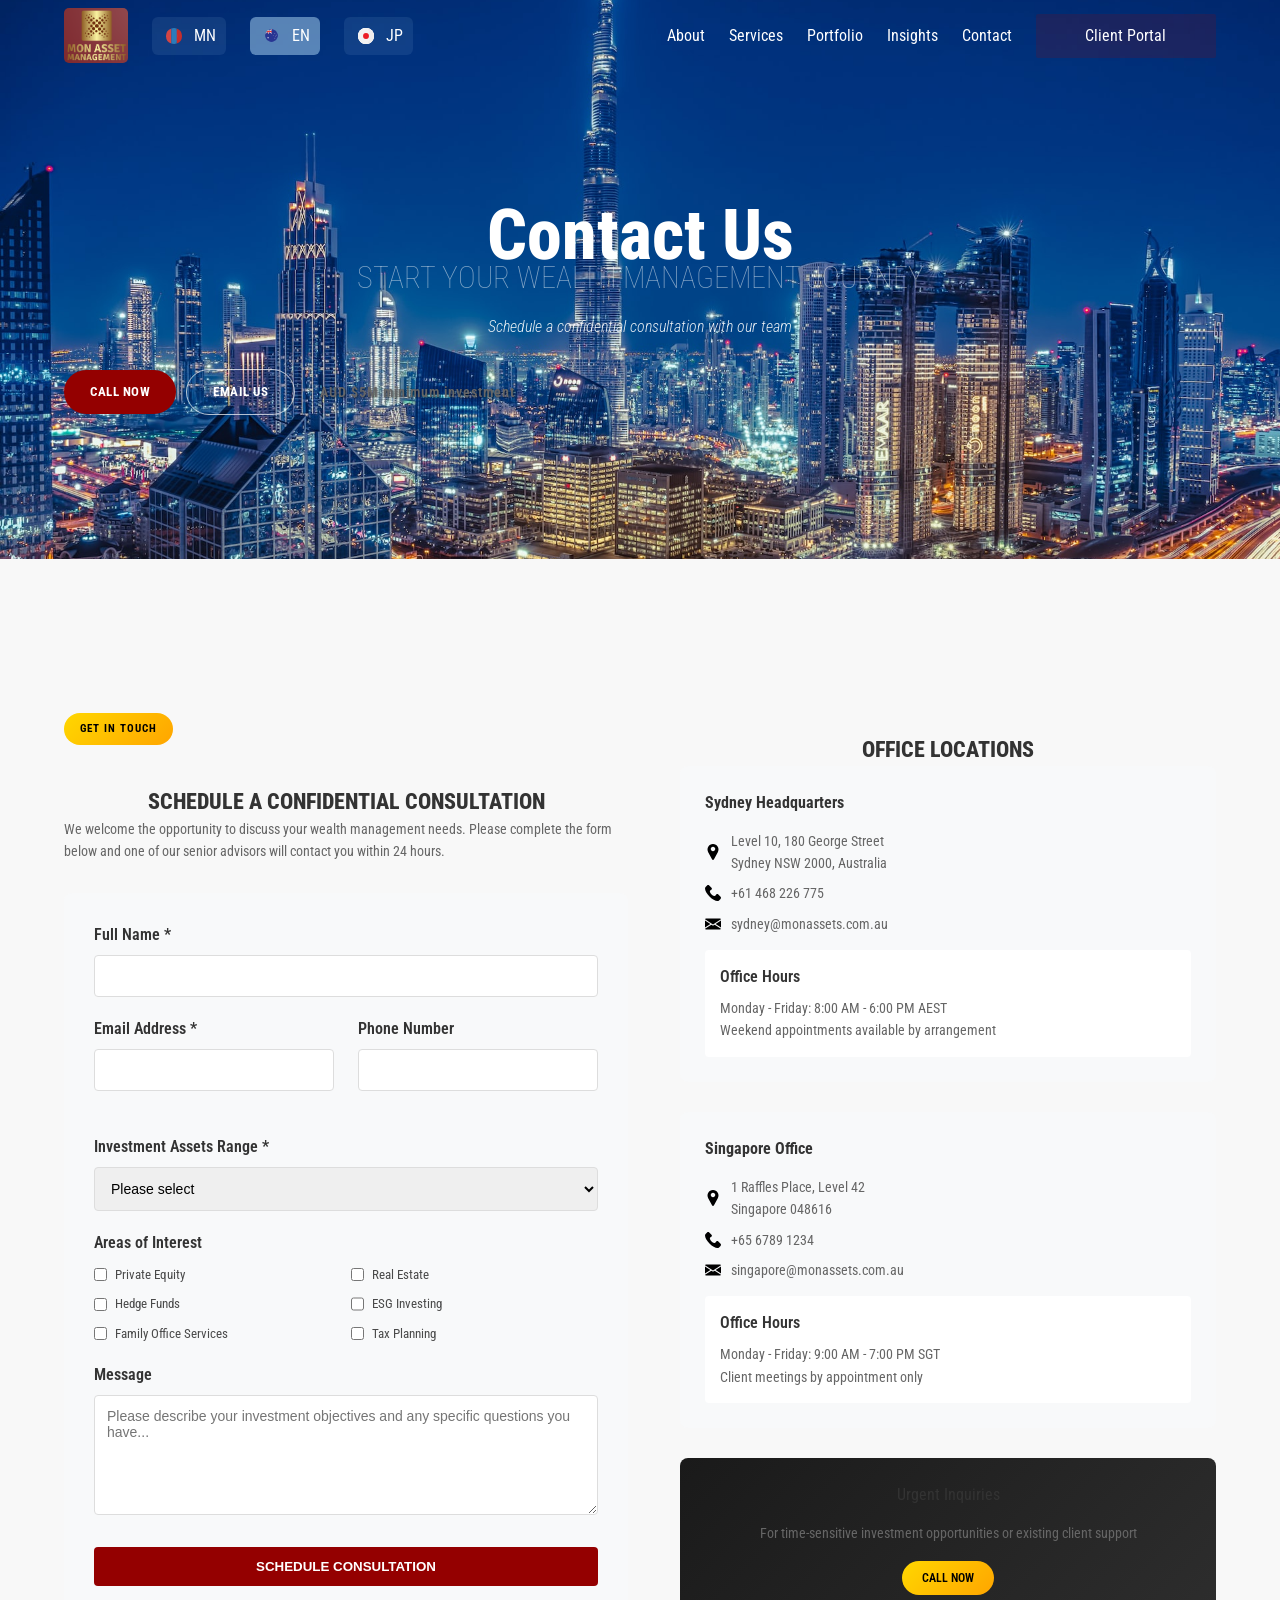
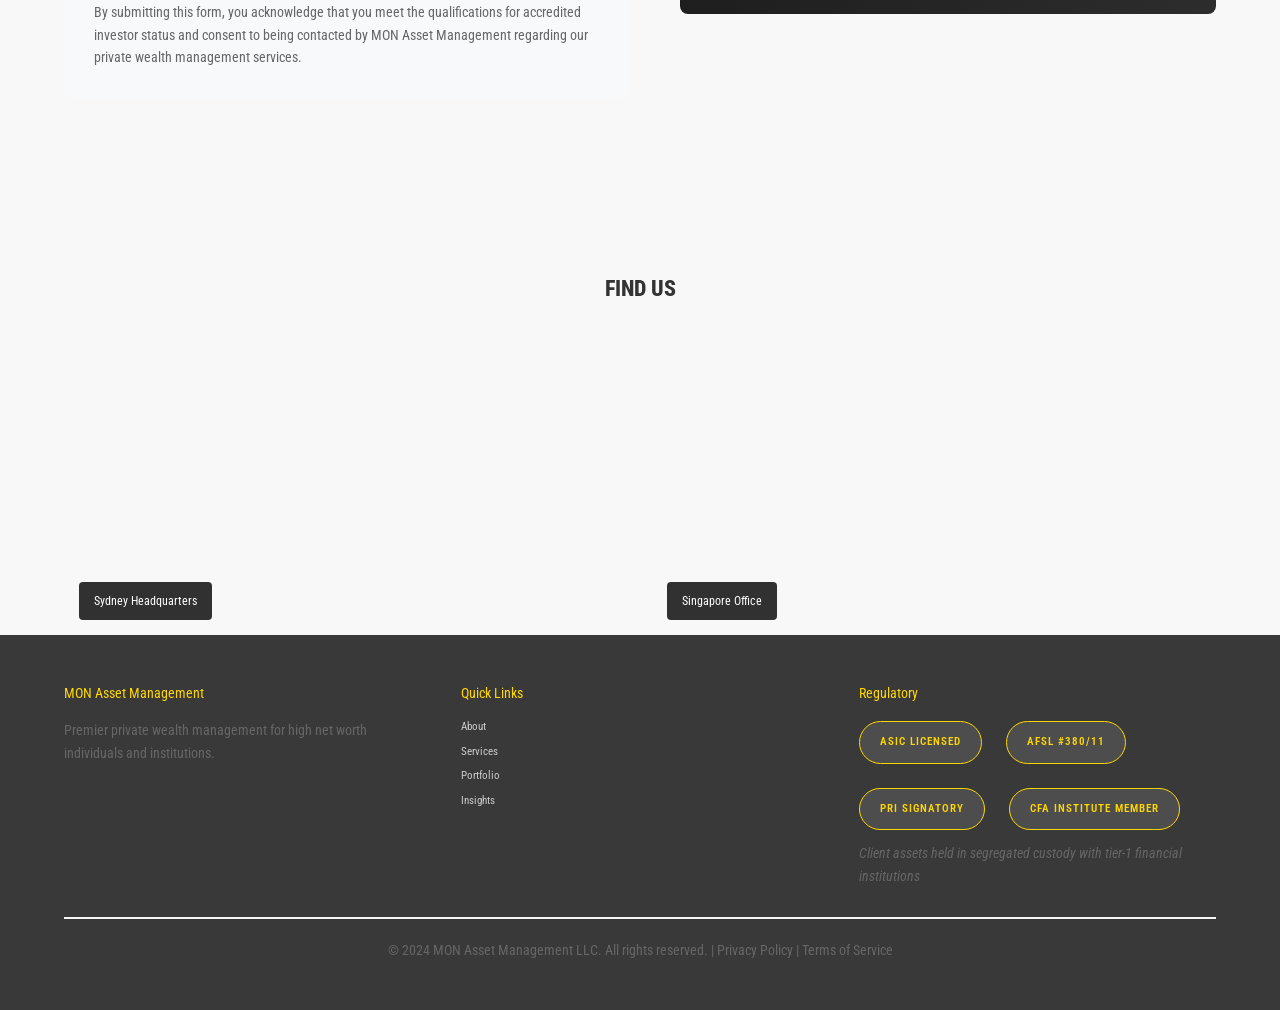
==== contact.html @ d79dbc51 "update" ====
<!DOCTYPE html>
<html class="no-js" lang="">
  <head>
    <meta charset="utf-8" />
    <title>Contact - MON Private Wealth Management</title>
    <meta name="description" content="Contact MON Asset Management for private wealth management services. Schedule a consultation with our team." />
    <meta name="viewport" content="width=device-width, initial-scale=1" />

    <link rel="manifest" href="site.webmanifest" />
    <link rel="apple-touch-icon" href="icon.png" />
    <link rel="stylesheet" href="css/main.css" />
    <link rel="stylesheet" href="css/bulma.css"/>
    <link href="https://fonts.googleapis.com/css2?family=Roboto+Condensed:ital,wght@0,300;0,400;0,700;1,300;1,400;1,700&display=swap" rel="stylesheet">
    <meta name="theme-color" content="#fafafa" />
  </head>

  <body>
    <!-- Header -->
    <section class="hero is-medium">
      <div class="ubam-header">
          <!-- Hero head: will stick at the top -->
          <div class="hero-head">
          <nav class="navbar">
            <div class="container">
              <div class="navbar-brand">
                <a class="navbar-item" href="index.html">
                  <img class="header-logo" src="img/ubam-logo.png" alt="Logo" />
                </a>
                <span class="navbar-burger burger" data-target="navbarMenuHeroA">
                  <span></span>
                  <span></span>
                  <span></span>
                </span>
              </div>
              <div id="navbarMenuHeroA" class="navbar-menu">
                <div class="navbar-start">
                  <span class="navbar-item">
                    <a class="lng-btn" href="mn.html">
                      <span class="icon">
                        <img src="img/mongolia.svg" alt="" />
                      </span>
                      <span>MN</span>
                    </a>
                  </span>
                  <span class="navbar-item">
                    <a class="lng-btn lng-btn-is-active" href="index.html">
                      <span class="icon">
                        <img src="img/icons8-australia-48.png" alt="" width="15"/>
                      </span>
                      <span>EN</span>
                    </a>
                  </span>
                  <span class="navbar-item">
                    <a class="lng-btn" href="jp.html">
                      <span class="icon">
                        <img src="img/japan.svg" alt="" />
                      </span>
                      <span>JP</span>
                    </a>
                  </span>
                </div>
                <div class="navbar-end">
                  <a class="navbar-item" href="about.html">About</a>
                  <a class="navbar-item" href="services.html">Services</a>
                  <a class="navbar-item" href="portfolio.html">Portfolio</a>
                  <a class="navbar-item" href="insights.html">Insights</a>
                  <a class="navbar-item" href="contact.html">Contact</a>
                  <span class="navbar-item">
                    <a class="login-btn" href="client-portal.html">
                      <span>Client Portal</span>
                    </a>
                  </span>
                </div>
              </div>
            </nav>
          </div>

          <!-- Hero content -->
          <div class="hero-body">
            <div class="container has-text-centered">
            <h1 class="ubam-title">Contact Us</h1>
            <h2 class="ubam-subtitle">Start Your Wealth Management Journey</h2>
            <p class="hero-tagline">Schedule a confidential consultation with our team</p>
            <div class="hero-cta">
              <a class="primary-cta" href="tel:+61468226775">Call now</a>
              <a class="secondary-cta" href="mailto:admin@monassets.onmicrosoft.com">Email us</a>
              <p class="hero-note">AUD $5M minimum investment</p>
            </div>
          </div>
        </div>
    </section>

    <!-- Contact Information -->
    <section class="hero is-medium" style="background: #fff">
      <div class="hero-body">
        <div class="container">
          <div class="columns">
            <!-- Contact Form -->
            <div class="column is-half">
              <span class="premium-badge">Get In Touch</span>
              <h1 class="ubam-title-exp">Schedule a confidential consultation</h1>
              <p style="margin-bottom: 30px; color: #666; font-size: 15px; line-height: 1.6;">
                We welcome the opportunity to discuss your wealth management needs. Please complete the form below and one of our senior advisors will contact you within 24 hours.
              </p>

              <form style="background: #f8f9fa; padding: 30px; border-radius: 8px;">
                <div class="field" style="margin-bottom: 20px;">
                  <label style="display: block; font-weight: 600; margin-bottom: 8px; color: #333;">Full Name *</label>
                  <input type="text" style="width: 100%; padding: 12px; border: 1px solid #ddd; border-radius: 4px; font-size: 14px;" required>
                </div>

                <div class="columns">
                  <div class="column">
                    <div class="field" style="margin-bottom: 20px;">
                      <label style="display: block; font-weight: 600; margin-bottom: 8px; color: #333;">Email Address *</label>
                      <input type="email" style="width: 100%; padding: 12px; border: 1px solid #ddd; border-radius: 4px; font-size: 14px;" required>
                    </div>
                  </div>
                  <div class="column">
                    <div class="field" style="margin-bottom: 20px;">
                      <label style="display: block; font-weight: 600; margin-bottom: 8px; color: #333;">Phone Number</label>
                      <input type="tel" style="width: 100%; padding: 12px; border: 1px solid #ddd; border-radius: 4px; font-size: 14px;">
                    </div>
                  </div>
                </div>

                <div class="field" style="margin-bottom: 20px;">
                  <label style="display: block; font-weight: 600; margin-bottom: 8px; color: #333;">Investment Assets Range *</label>
                  <select style="width: 100%; padding: 12px; border: 1px solid #ddd; border-radius: 4px; font-size: 14px;" required>
                    <option value="">Please select</option>
                    <option value="5-10">AUD $5M - $10M</option>
                    <option value="10-25">AUD $10M - $25M</option>
                    <option value="25-50">AUD $25M - $50M</option>
                    <option value="50-100">AUD $50M - $100M</option>
                    <option value="100+">AUD $100M+</option>
                  </select>
                </div>

                <div class="field" style="margin-bottom: 20px;">
                  <label style="display: block; font-weight: 600; margin-bottom: 8px; color: #333;">Areas of Interest</label>
                  <div style="display: grid; grid-template-columns: 1fr 1fr; gap: 10px; margin-top: 10px;">
                    <label style="display: flex; align-items: center; font-size: 13px;">
                      <input type="checkbox" style="margin-right: 8px;"> Private Equity
                    </label>
                    <label style="display: flex; align-items: center; font-size: 13px;">
                      <input type="checkbox" style="margin-right: 8px;"> Real Estate
                    </label>
                    <label style="display: flex; align-items: center; font-size: 13px;">
                      <input type="checkbox" style="margin-right: 8px;"> Hedge Funds
                    </label>
                    <label style="display: flex; align-items; center; font-size: 13px;">
                      <input type="checkbox" style="margin-right: 8px;"> ESG Investing
                    </label>
                    <label style="display: flex; align-items: center; font-size: 13px;">
                      <input type="checkbox" style="margin-right: 8px;"> Family Office Services
                    </label>
                    <label style="display: flex; align-items: center; font-size: 13px;">
                      <input type="checkbox" style="margin-right: 8px;"> Tax Planning
                    </label>
                  </div>
                </div>

                <div class="field" style="margin-bottom: 25px;">
                  <label style="display: block; font-weight: 600; margin-bottom: 8px; color: #333;">Message</label>
                  <textarea style="width: 100%; padding: 12px; border: 1px solid #ddd; border-radius: 4px; font-size: 14px; min-height: 120px; resize: vertical;" placeholder="Please describe your investment objectives and any specific questions you have..."></textarea>
                </div>

                <button type="submit" style="background: #940000; color: #fff; padding: 12px 30px; border: none; border-radius: 4px; font-weight: 600; text-transform: uppercase; cursor: pointer; width: 100%;">
                  Schedule Consultation
                </button>

                <p style="font-size: 11px; color: #666; margin-top: 15px; line-height: 1.4;">
                  By submitting this form, you acknowledge that you meet the qualifications for accredited investor status and consent to being contacted by MON Asset Management regarding our private wealth management services.
                </p>
              </form>
            </div>

            <!-- Office Information -->
            <div class="column is-half" style="padding-left: 40px;">
              <h1 class="ubam-title-exp">Office Locations</h1>

              <!-- Sydney Office -->
              <div class="office-card" style="background: #f8f9fa; padding: 25px; border-radius: 8px; margin-bottom: 30px;">
                <h4 style="color: #940000; font-size: 16px; font-weight: 700; margin-bottom: 15px;">Sydney Headquarters</h4>
                <div class="office-details">
                  <p style="font-size: 13px; margin-bottom: 8px; display: flex; align-items: center;">
                    <img src="img/location.svg" style="width: 16px; margin-right: 10px;">
                    Level 10, 180 George Street<br>
                    Sydney NSW 2000, Australia
                  </p>
                  <p style="font-size: 13px; margin-bottom: 8px; display: flex; align-items: center;">
                    <img src="img/phone.svg" style="width: 16px; margin-right: 10px;">
                    +61 468 226 775
                  </p>
                  <p style="font-size: 13px; margin-bottom: 15px; display: flex; align-items: center;">
                    <img src="img/mail.svg" style="width: 16px; margin-right: 10px;">
                    sydney@monassets.com.au
                  </p>
                  <div class="office-hours" style="background: #fff; padding: 15px; border-radius: 4px;">
                    <h5 style="font-weight: 600; margin-bottom: 8px; color: #333;">Office Hours</h5>
                    <p style="font-size: 12px; color: #666; margin: 0;">Monday - Friday: 8:00 AM - 6:00 PM AEST</p>
                    <p style="font-size: 12px; color: #666; margin: 0;">Weekend appointments available by arrangement</p>
                  </div>
                </div>
              </div>

              <!-- Singapore Office -->
              <div class="office-card" style="background: #f8f9fa; padding: 25px; border-radius: 8px; margin-bottom: 30px;">
                <h4 style="color: #940000; font-size: 16px; font-weight: 700; margin-bottom: 15px;">Singapore Office</h4>
                <div class="office-details">
                  <p style="font-size: 13px; margin-bottom: 8px; display: flex; align-items: center;">
                    <img src="img/location.svg" style="width: 16px; margin-right: 10px;">
                    1 Raffles Place, Level 42<br>
                    Singapore 048616
                  </p>
                  <p style="font-size: 13px; margin-bottom: 8px; display: flex; align-items: center;">
                    <img src="img/phone.svg" style="width: 16px; margin-right: 10px;">
                    +65 6789 1234
                  </p>
                  <p style="font-size: 13px; margin-bottom: 15px; display: flex; align-items: center;">
                    <img src="img/mail.svg" style="width: 16px; margin-right: 10px;">
                    singapore@monassets.com.au
                  </p>
                  <div class="office-hours" style="background: #fff; padding: 15px; border-radius: 4px;">
                    <h5 style="font-weight: 600; margin-bottom: 8px; color: #333;">Office Hours</h5>
                    <p style="font-size: 12px; color: #666; margin: 0;">Monday - Friday: 9:00 AM - 7:00 PM SGT</p>
                    <p style="font-size: 12px; color: #666; margin: 0;">Client meetings by appointment only</p>
                  </div>
                </div>
              </div>

              <!-- Additional Contact -->
              <div class="contact-cta" style="background: linear-gradient(135deg, #1a1a1a, #2d2d2d); padding: 25px; border-radius: 8px; color: #fff; text-align: center;">
                <h4 style="color: #FFD700; margin-bottom: 15px;">Urgent Inquiries</h4>
                <p style="font-size: 13px; margin-bottom: 20px; color: #ccc;">For time-sensitive investment opportunities or existing client support</p>
                <a href="tel:+61468226775" style="background: linear-gradient(135deg, #FFD700, #FFA500); color: #000; padding: 10px 20px; border-radius: 20px; text-decoration: none; font-weight: 600; font-size: 12px; text-transform: uppercase;">
                  Call Now
                </a>
              </div>
            </div>
          </div>
        </div>
      </div>
    </section>

    <!-- Map Section -->
    <section class="hero is-medium" style="background: #f8f9fa">
      <div class="hero-body" style="padding: 0;">
        <div class="container">
          <h1 class="ubam-title-exp" style="margin-bottom: 30px;">Find Us</h1>
          <div class="columns">
            <div class="column">
              <div class="map-container" style="position: relative; height: 300px; border-radius: 8px; overflow: hidden;">
                <iframe
                  src="https://maps.google.com/maps?q=180%20George%20Street%2C%20Sydney&t=&z=15&ie=UTF8&iwloc=&output=embed"
                  width="100%"
                  height="100%"
                  style="border: 0;"
                  allowfullscreen=""
                  loading="lazy">
                </iframe>
                <div class="map-overlay" style="position: absolute; bottom: 15px; left: 15px; background: rgba(0,0,0,0.8); color: #fff; padding: 10px 15px; border-radius: 4px; font-size: 12px;">
                  Sydney Headquarters
                </div>
              </div>
            </div>
            <div class="column">
              <div class="map-container" style="position: relative; height: 300px; border-radius: 8px; overflow: hidden;">
                <iframe
                  src="https://maps.google.com/maps?q=1%20Raffles%20Place%2C%20Singapore&t=&z=15&ie=UTF8&iwloc=&output=embed"
                  width="100%"
                  height="100%"
                  style="border: 0;"
                  allowfullscreen=""
                  loading="lazy">
                </iframe>
                <div class="map-overlay" style="position: absolute; bottom: 15px; left: 15px; background: rgba(0,0,0,0.8); color: #fff; padding: 10px 15px; border-radius: 4px; font-size: 12px;">
                  Singapore Office
                </div>
              </div>
            </div>
          </div>
        </div>
      </div>
    </section>

    <!-- Footer -->
    <section class="hero" style="background: #393939">
      <div class="hero-body">
        <div class="container">
          <div class="footer-content" style="display: grid; grid-template-columns: 1fr 1fr 1fr; gap: 40px; margin-bottom: 30px;">
            <div class="footer-section">
              <h4 style="color: #FFD700; font-size: 14px; margin-bottom: 15px;">MON Asset Management</h4>
              <p style="color: #ccc; font-size: 11px;">Premier private wealth management for high net worth individuals and institutions.</p>
            </div>
            <div class="footer-section">
              <h4 style="color: #FFD700; font-size: 14px; margin-bottom: 15px;">Quick Links</h4>
              <div style="display: flex; flex-direction: column; gap: 8px;">
                <a href="about.html" style="color: #ccc; font-size: 11px; text-decoration: none;">About</a>
                <a href="services.html" style="color: #ccc; font-size: 11px; text-decoration: none;">Services</a>
                <a href="portfolio.html" style="color: #ccc; font-size: 11px; text-decoration: none;">Portfolio</a>
                <a href="insights.html" style="color: #ccc; font-size: 11px; text-decoration: none;">Insights</a>
              </div>
            </div>
            <div class="footer-section">
              <h4 style="color: #FFD700; font-size: 14px; margin-bottom: 15px;">Regulatory</h4>
              <div class="credential-badges" style="justify-content: flex-start; margin: 0; flex-wrap: wrap;">
                <div class="credential-badge" style="background: rgba(255, 255, 255, 0.1); color: #FFD700; border: 1px solid #FFD700; margin: 2px 4px 2px 0;">ASIC Licensed</div>
                <div class="credential-badge" style="background: rgba(255, 255, 255, 0.1); color: #FFD700; border: 1px solid #FFD700; margin: 2px 4px 2px 0;">AFSL #380/11</div>
                <div class="credential-badge" style="background: rgba(255, 255, 255, 0.1); color: #FFD700; border: 1px solid #FFD700; margin: 2px 4px 2px 0;">PRI Signatory</div>
                <div class="credential-badge" style="background: rgba(255, 255, 255, 0.1); color: #FFD700; border: 1px solid #FFD700; margin: 2px 4px 2px 0;">CFA Institute Member</div>
              </div>
              <p style="color: #999; font-size: 9px; margin-top: 10px; font-style: italic;">Client assets held in segregated custody with tier-1 financial institutions</p>
            </div>
          </div>
          <hr style="border-color: #555; margin: 20px 0;">
          <p style="text-align: center; color: #fff; font-size: 11px;">© 2024 MON Asset Management LLC. All rights reserved. | Privacy Policy | Terms of Service</p>
        </div>
      </div>
    </section>

    <script src="js/vendor/modernizr-3.11.2.min.js"></script>
    <script src="js/plugins.js"></script>
    <script src='https://cdnjs.cloudflare.com/ajax/libs/jquery/3.1.1/jquery.min.js'></script>
    <script src="js/main.js"></script>

    <!-- Navbar burger functionality -->
    <script>
      document.addEventListener("DOMContentLoaded", () => {
        const $navbarBurgers = Array.prototype.slice.call(
          document.querySelectorAll(".navbar-burger"),
          0
        );

        if ($navbarBurgers.length > 0) {
          $navbarBurgers.forEach((el) => {
            el.addEventListener("click", () => {
              const target = el.dataset.target;
              const $target = document.getElementById(target);
              el.classList.toggle("is-active");
              $target.classList.toggle("is-active");
            });
          });
        }
      });
    </script>
  </body>
</html>
---- css/main.css ----
/*! HTML5 Boilerplate v8.0.0 | MIT License | https://html5boilerplate.com/ */

/* main.css 2.1.0 | MIT License | https://github.com/h5bp/main.css#readme */
/*
 * What follows is the result of much research on cross-browser styling.
 * Credit left inline and big thanks to Nicolas Gallagher, Jonathan Neal,
 * Kroc Camen, and the H5BP dev community and team.
 */

/* ==========================================================================
   Base styles: opinionated defaults
   ========================================================================== */

* {
  font-family: "Roboto Condensed", sans-serif;
}
html {
  color: #222;
  font-size: 1em;
  line-height: 1.4;
}

body {
  background: #f8f8f8;
}

/*
 * Remove text-shadow in selection highlight:
 * https://twitter.com/miketaylr/status/12228805301
 *
 * Vendor-prefixed and regular ::selection selectors cannot be combined:
 * https://stackoverflow.com/a/16982510/7133471
 *
 * Customize the background color to match your design.
 */

::-moz-selection {
  background: #b3d4fc;
  text-shadow: none;
}

::selection {
  background: #b3d4fc;
  text-shadow: none;
}

/*
 * A better looking default horizontal rule
 */

hr {
  display: block;
  height: 1px;
  border: 0;
  border-top: 1px solid #ccc;
  margin: 1em 0;
  padding: 0;
}

/*
 * Remove the gap between audio, canvas, iframes,
 * images, videos and the bottom of their containers:
 * https://github.com/h5bp/html5-boilerplate/issues/440
 */

audio,
canvas,
iframe,
img,
svg,
video {
  vertical-align: middle;
}

/*
 * Remove default fieldset styles.
 */

fieldset {
  border: 0;
  margin: 0;
  padding: 0;
}

/*
 * Allow only vertical resizing of textareas.
 */

textarea {
  resize: vertical;
}

/* ==========================================================================
   Author's custom styles
   ========================================================================== */

/* ==========================================================================
   Helper classes
   ========================================================================== */

/*
 * Hide visually and from screen readers
 */

.hidden,
[hidden] {
  display: none !important;
}

/*
 * Hide only visually, but have it available for screen readers:
 * https://snook.ca/archives/html_and_css/hiding-content-for-accessibility
 *
 * 1. For long content, line feeds are not interpreted as spaces and small width
 *    causes content to wrap 1 word per line:
 *    https://medium.com/@jessebeach/beware-smushed-off-screen-accessible-text-5952a4c2cbfe
 */

.sr-only {
  border: 0;
  clip: rect(0, 0, 0, 0);
  height: 1px;
  margin: -1px;
  overflow: hidden;
  padding: 0;
  position: absolute;
  white-space: nowrap;
  width: 1px;
  /* 1 */
}

/*
 * Extends the .sr-only class to allow the element
 * to be focusable when navigated to via the keyboard:
 * https://www.drupal.org/node/897638
 */

.sr-only.focusable:active,
.sr-only.focusable:focus {
  clip: auto;
  height: auto;
  margin: 0;
  overflow: visible;
  position: static;
  white-space: inherit;
  width: auto;
}

/*
 * Hide visually and from screen readers, but maintain layout
 */

.invisible {
  visibility: hidden;
}

/*
 * Clearfix: contain floats
 *
 * For modern browsers
 * 1. The space content is one way to avoid an Opera bug when the
 *    `contenteditable` attribute is included anywhere else in the document.
 *    Otherwise it causes space to appear at the top and bottom of elements
 *    that receive the `clearfix` class.
 * 2. The use of `table` rather than `block` is only necessary if using
 *    `:before` to contain the top-margins of child elements.
 */

.clearfix::before,
.clearfix::after {
  content: " ";
  display: table;
}

.clearfix::after {
  clear: both;
}

/* ==========================================================================
   EXAMPLE Media Queries for Responsive Design.
   These examples override the primary ('mobile first') styles.
   Modify as content requires.
   ========================================================================== */

@media only screen and (min-width: 35em) {
  /* Style adjustments for viewports that meet the condition */
}

@media print,
  (-webkit-min-device-pixel-ratio: 1.25),
  (min-resolution: 1.25dppx),
  (min-resolution: 120dpi) {
  /* Style adjustments for high resolution devices */
}

/* ==========================================================================
   Print styles.
   Inlined to avoid the additional HTTP request:
   https://www.phpied.com/delay-loading-your-print-css/
   ========================================================================== */

@media print {
  *,
  *::before,
  *::after {
    background: #fff !important;
    color: #000 !important;
    /* Black prints faster */
    box-shadow: none !important;
    text-shadow: none !important;
  }

  a,
  a:visited {
    text-decoration: underline;
  }

  a[href]::after {
    content: " (" attr(href) ")";
  }

  abbr[title]::after {
    content: " (" attr(title) ")";
  }

  /*
   * Don't show links that are fragment identifiers,
   * or use the `javascript:` pseudo protocol
   */
  a[href^="#"]::after,
  a[href^="javascript:"]::after {
    content: "";
  }

  pre {
    white-space: pre-wrap !important;
  }

  pre,
  blockquote {
    border: 1px solid #999;
    page-break-inside: avoid;
  }

  /*
   * Printing Tables:
   * https://web.archive.org/web/20180815150934/http://css-discuss.incutio.com/wiki/Printing_Tables
   */
  thead {
    display: table-header-group;
  }

  tr,
  img {
    page-break-inside: avoid;
  }

  p,
  h2,
  h3 {
    orphans: 3;
    widows: 3;
  }

  h2,
  h3 {
    page-break-after: avoid;
  }
}

.ubam-header {
  background: url("../img/ubam-bg-ub-city.jpg") !important;
  background-size: cover !important;
  background-position: center !important;
  min-height: 100% !important;
}

/* Ensure hero sections with ubam-header show background */
.hero .ubam-header {
  width: 100%;
  min-height: 100%;
}

.ubam-header .hero-head,
.ubam-header .hero-body {
  background: transparent !important;
}

/* Remove any white backgrounds from hero sections inside ubam-header */
.ubam-header .hero.is-medium,
.ubam-header .hero-body.is-primary,
.ubam-header section,
.ubam-header .hero {
  background: transparent !important;
  background-color: transparent !important;
}

/* Ensure hero section shows background image without any overlay */
section.hero.is-medium {
  background: transparent !important;
  background-color: transparent !important;
}

.hero.is-medium .ubam-header {
  background: url("../img/ubam-bg-ub-city.jpg") !important;
  background-size: cover !important;
  background-position: center !important;
}

.lng-btn {
  color: #fff;
  height: 38px;
  background: #a6cfef18;
  border-radius: 6px;
  padding: 10px;
  display: flex;
  justify-content: center;
  align-items: center;
  font-weight: 400;
}

.lng-btn .icon {
  margin-right: 8px;
}

.lng-btn-is-active {
  background: #a6cfef88;
  font-weight: medium;
  color: #ffffff;
}

.lng-btn:hover {
  opacity: 0.5;
  color: #fff;
}

.login-btn {
  width: 180px;
  color: #fff;
  padding: 10px;
  text-align: center;
  border-radius: 2px;
  background: #9400002d;
  border: 0px;
}

.navbar-item .icon {
  height: 5px !important;
}

.header-logo {
  height: 55px;
  border-radius: 5px;
}

.login-btn:hover {
  background: #940000;
  color: #fff;
  transition: 0.3s ease-in-out;
}

.ubam-title {
  font-size: 70px;
  font-weight: 800;
  color: #fff;
  line-height: 40px;
}

.ubam-subtitle {
  font-weight: 100;
  color: #fff;
  text-transform: uppercase;
  font-size: 30px;
  opacity: 0.5;
}

.ubam-card {
  padding: 30px;
  background: #ffffff;
  /* border-radius: 6px; */
  margin: -30px 10px 20px 10px;
  box-shadow: 0 10px 15px -3px rgba(0, 0, 0, 0.1),
    0 4px 6px -2px rgba(0, 0, 0, 0.05);
  min-height: 160px;
}

.card-ico {
  float: right;
}

.ubam-card-header h1 {
  color: #000;
  font-weight: 800;
  font-size: 29px;
}

.ubam-card-header h2 {
  color: #000;
  font-weight: 800;
  font-size: 18px;
  text-transform: uppercase;
}

.ubam-card-body {
  padding-top: 5px;
  font-size: 13px;
}

@media screen and (max-width: 1023px) {
  .navbar-menu {
    background-color: #7121216e !important;
  }

  .login-btn {
    width: 100% !important;
  }

  .text-wrapper {
    padding: 0 0 !important;
    position: initial !important;
    background-color: inherit;
    width: 100% !important;
    margin: 1.4rem 0;
  }
  .text-wrapper::after {
    display: none !important;
  }

  .timeline-container::after {
    display: none !important;
  }
}

.ubam-title-exp {
  text-transform: uppercase;
  font-weight: 800;
  font-size: 22px;
  color: #333 !important;
  text-align: center;
  margin-top: 30px;
}

.ubam-title-exp2 {
  text-transform: uppercase;
  font-weight: 800;
  font-size: 22px;
  color: #333 !important;
  text-align: center;
  margin-top: 5px;
}

.exp-title {
  text-transform: uppercase;
  color: #940000;
  font-weight: 800;
  font-size: 13px;
  margin-bottom: 8px;
}
p {
  font-size: 13px;
}

.member-name {
  text-transform: uppercase;
  color: #000;
  font-size: 15px;
  font-weight: 800;
  margin-right: 5px;
}

.member-lastname {
  color: #959595;
  text-align: center;
  margin-top: 10px;
}

.job-title {
  color: #940000;
  text-align: center;
}

/* Premium HNW Enhancements */
.hero-tagline {
  font-size: 16px;
  color: rgba(255, 255, 255, 0.9);
  font-weight: 300;
  margin-top: 15px;
  font-style: italic;
}

.hero-cta {
  margin-top: 30px;
  display: flex;
  flex-direction: column;
  gap: 10px;
  align-items: center;
}

.primary-cta,
.secondary-cta {
  display: inline-flex;
  align-items: center;
  justify-content: center;
  padding: 12px 26px;
  border-radius: 30px;
  font-size: 13px;
  font-weight: 700;
  text-transform: uppercase;
  text-decoration: none;
  letter-spacing: 0.5px;
}

.primary-cta {
  background: #940000;
  color: #fff;
}

.primary-cta:hover {
  opacity: 0.85;
  color: #fff;
}

.secondary-cta {
  border: 1px solid #940000;
  color: #940000;
  background: transparent;
}

.secondary-cta:hover {
  background: #940000;
  color: #fff;
}

.hero-cta .secondary-cta {
  border-color: rgba(255, 255, 255, 0.7);
  color: #fff;
}

.hero-cta .secondary-cta:hover {
  border-color: #940000;
  color: #940000;
  background: rgba(148, 0, 0, 0.1);
}

.hero-note {
  font-size: 12px;
  color: #FFD700;
  letter-spacing: 1px;
  font-weight: 600;
  text-shadow: 1px 1px 2px rgba(0, 0, 0, 0.5);
}

.section-lede {
  text-align: center;
  margin: 10px auto 30px auto;
  max-width: 760px;
}

.solution-cards {
  display: grid;
  grid-template-columns: repeat(auto-fit, minmax(230px, 1fr));
  gap: 20px;
  margin-bottom: 30px;
}

.solution-card {
  background: #fff;
  padding: 20px;
  border-radius: 10px;
  border-top: 4px solid #940000;
  box-shadow: 0 4px 25px rgba(0, 0, 0, 0.05);
}

.solution-card h3 {
  font-size: 16px;
  margin-bottom: 10px;
  color: #222;
}

.solution-card p {
  font-size: 13px;
  color: #666;
  min-height: 60px;
}

.solution-card ul {
  margin: 15px 0 0 15px;
  padding: 0;
  list-style: disc;
}

.solution-card ul li {
  font-size: 12px;
  margin-bottom: 6px;
}

.performance-panel {
  display: grid;
  grid-template-columns: repeat(auto-fit, minmax(260px, 1fr));
  gap: 30px;
  background: #fff;
  padding: 25px;
  border-radius: 10px;
  box-shadow: 0 8px 25px rgba(0, 0, 0, 0.08);
}

.allocation-panel h4,
.performance-metrics h4 {
  font-size: 15px;
  text-transform: uppercase;
  letter-spacing: 0.5px;
}

.allocation-grid {
  list-style: none;
  padding: 0;
  margin: 15px 0;
}

.allocation-grid li {
  display: flex;
  justify-content: space-between;
  align-items: center;
  padding: 8px 0;
  border-bottom: 1px dashed #ddd;
  font-size: 13px;
}

.allocation-grid strong {
  color: #940000;
}

.footnote {
  font-size: 11px;
  color: #888;
  font-style: italic;
}

.performance-metrics ul {
  list-style: none;
  padding: 0;
  margin: 15px 0;
}

.performance-metrics li {
  margin-bottom: 10px;
  font-size: 13px;
}

.client-segments {
  display: grid;
  grid-template-columns: repeat(auto-fit, minmax(240px, 1fr));
  gap: 20px;
  margin: 40px 0;
}

.client-segment {
  border: 1px solid #eee;
  border-radius: 10px;
  padding: 20px;
  box-shadow: 0 6px 20px rgba(0, 0, 0, 0.04);
}

.client-segment h3 {
  font-size: 16px;
  margin-bottom: 10px;
}

.client-segment ul {
  margin: 10px 0 0 16px;
  padding: 0;
  list-style: disc;
}

.client-segment ul li {
  margin-bottom: 6px;
}

.process-steps {
  display: grid;
  grid-template-columns: repeat(auto-fit, minmax(200px, 1fr));
  gap: 20px;
  margin-bottom: 25px;
}

.process-step {
  text-align: center;
  padding: 20px;
  background: #f8f9fa;
  border-radius: 12px;
}

.process-step span {
  display: inline-flex;
  width: 36px;
  height: 36px;
  border-radius: 50%;
  align-items: center;
  justify-content: center;
  background: #940000;
  color: #fff;
  font-weight: 700;
  margin-bottom: 10px;
}

.insight-grid {
  display: grid;
  grid-template-columns: repeat(auto-fit, minmax(220px, 1fr));
  gap: 20px;
}

.insight-card {
  background: #fff;
  padding: 20px;
  border-radius: 10px;
  box-shadow: 0 8px 25px rgba(0, 0, 0, 0.07);
  border-top: 3px solid #940000;
}

.insight-card h3 {
  font-size: 16px;
  margin-bottom: 10px;
}

.insight-card a {
  color: #940000;
  font-weight: 700;
  text-decoration: none;
  font-size: 12px;
}

.insight-date {
  text-transform: uppercase;
  font-size: 11px;
  letter-spacing: 1px;
  color: #999;
}

.insight-cta {
  margin-top: 25px;
  display: flex;
  flex-wrap: wrap;
  justify-content: space-between;
  align-items: center;
  gap: 15px;
}

@media (min-width: 768px) {
  .hero-cta {
    flex-direction: row;
  }

  .hero-note {
    margin-left: 15px;
  }
}

.stats-grid {
  display: grid;
  grid-template-columns: repeat(auto-fit, minmax(120px, 1fr));
  gap: 20px;
  margin-top: 30px;
  padding: 20px 0;
}

.stat-item {
  text-align: center;
  padding: 15px;
  background: rgba(148, 0, 0, 0.05);
  border-radius: 8px;
  border-left: 3px solid #940000;
}

.stat-item h3 {
  font-size: 24px;
  font-weight: 800;
  color: #940000;
  margin: 0 0 8px 0;
}

.stat-item p {
  font-size: 12px;
  color: #666;
  text-transform: uppercase;
  font-weight: 600;
  margin: 0;
}

.premium-badge {
  background: linear-gradient(135deg, #FFD700, #FFA500);
  color: #000;
  padding: 8px 16px;
  border-radius: 20px;
  font-size: 11px;
  font-weight: 700;
  text-transform: uppercase;
  letter-spacing: 1px;
  display: inline-block;
  margin: 10px 0;
}

.exclusive-section {
  background: linear-gradient(135deg, #1a1a1a, #2d2d2d);
  color: #fff;
  padding: 60px 0;
}

.credential-badges {
  display: flex;
  justify-content: center;
  gap: 20px;
  margin: 30px 0;
  flex-wrap: wrap;
}

.credential-badge {
  background: rgba(255, 255, 255, 0.1);
  border: 1px solid rgba(255, 255, 255, 0.2);
  padding: 12px 20px;
  border-radius: 25px;
  font-size: 11px;
  font-weight: 600;
  text-transform: uppercase;
  letter-spacing: 1px;
}

.credentials {
  margin: 10px 0;
}

.credentials .credential-badge {
  background: rgba(148, 0, 0, 0.1);
  color: #940000;
  border: 1px solid #940000;
  margin: 2px;
  padding: 4px 8px;
  font-size: 9px;
}

.experience {
  font-size: 11px;
  color: #888;
  font-style: italic;
  margin-top: 8px;
}

.portal-feature {
  padding: 20px;
  border-radius: 8px;
  background: rgba(255, 255, 255, 0.05);
}

.portal-feature h4 {
  margin: 0 0 10px 0;
  font-size: 14px;
  font-weight: 600;
}

.portal-feature p {
  margin: 0;
  color: #ccc;
}

/* Navigation styling fixes */
.navbar-item {
  color: #fff !important;
  transition: color 0.3s ease, background-color 0.3s ease;
}

.navbar-item:hover {
  color: #FFD700 !important;
  background-color: rgba(148, 0, 0, 0.1) !important;
}

.navbar-item:focus {
  color: #FFD700 !important;
  background-color: rgba(148, 0, 0, 0.1) !important;
}

/* Service section styling fixes */
.service-section h3 {
  color: #940000 !important;
  font-weight: 700 !important;
}

.service-section p {
  color: #333 !important;
  font-size: 14px !important;
  line-height: 1.6 !important;
}

.service-section ul li {
  color: #666 !important;
  font-size: 13px !important;
  margin-bottom: 5px !important;
}

/* Enhanced text visibility */
.hero-body h1:not(.ubam-title):not(.ubam-subtitle),
.hero-body h2:not(.ubam-title):not(.ubam-subtitle),
.hero-body h3:not(.ubam-title):not(.ubam-subtitle) {
  color: #333 !important;
}

.hero-body p:not(.hero-tagline) {
  color: #666 !important;
  font-size: 14px !important;
  line-height: 1.6 !important;
}

/* Better contrast for all content sections */
section[style*="background: #fff"] h1,
section[style*="background: #fff"] h2,
section[style*="background: #fff"] h3,
section[style*="background: #fff"] h4 {
  color: #333 !important;
}

section[style*="background: #fff"] p,
section[style*="background: #fff"] li {
  color: #666 !important;
}

section[style*="background: #f8f9fa"] h1,
section[style*="background: #f8f9fa"] h2,
section[style*="background: #f8f9fa"] h3,
section[style*="background: #f8f9fa"] h4 {
  color: #333 !important;
}

section[style*="background: #f8f9fa"] p,
section[style*="background: #f8f9fa"] li {
  color: #666 !important;
}

/* Stats grid improvements */
.stats-grid .stat-item h3 {
  color: #940000 !important;
  font-weight: 800 !important;
}

.stats-grid .stat-item p {
  color: #666 !important;
  font-weight: 600 !important;
}

.timeline-container {
  position: relative;
  width: 40rem;
}

.timeline-container::after {
  content: "";
  position: absolute;
  width: 0.2rem;
  background-color: #dddddd;
  top: 0;
  bottom: 0;
  left: 50%;
}

.text-wrapper {
  padding: 0 1rem;
  position: relative;
  background-color: inherit;
  width: 50%;
  margin: 1.4rem 0;
}
.text-wrapper::after {
  content: "";
  position: absolute;
  width: 0.6rem;
  height: 0.6rem;
  right: -0.4rem;
  background-color: #940000;
  top: 15px;
  border-radius: 50%;
  z-index: 1;
}
.left {
  left: 0;
}

.right {
  left: 50%;
}

.right::after {
  left: -0.2rem;
}

.text {
  padding: 1rem;
  background-color: #fff;
  border-radius: 6px;
}
.text h3 {
  text-transform: uppercase;
  font-size: 15px;
  color: #212121;
  font-weight: 800;
}

.text p {
  color: #959595;
  font-size: 13px;
  margin-top: 2px;
}

.inv-login-btn {
  padding: 10px 20px 10px 20px;
  background-color: #2c452b85;
  font-weight: 800;
  color: #3ea51f;
  margin-top: 100px;
}

.inv-login-btn:hover {
  opacity: 0.8;
  color: #3ea51f;
}

.footer-contact {
  margin-top: 5px;
}
.footer-contact img {
  width: 13px;
  opacity: 0.5;
  margin-right: 10px;
}

.site-footer {
  background: #111;
  color: #ddd;
  padding: 40px 0;
}

.footer-logo {
  width: 120px;
  margin-bottom: 15px;
}

.footer-grid {
  display: grid;
  grid-template-columns: repeat(auto-fit, minmax(220px, 1fr));
  gap: 30px;
  margin-bottom: 30px;
}

.footer-grid h4 {
  color: #ffd700;
  text-transform: uppercase;
  letter-spacing: 1px;
  font-size: 13px;
  margin-bottom: 12px;
}

.footer-grid p,
.footer-grid li,
.footer-grid a {
  font-size: 13px;
  color: #ccc;
  text-decoration: none;
}

.footer-list {
  list-style: none;
  padding: 0;
  margin: 0;
  display: flex;
  flex-direction: column;
  gap: 6px;
}

.footer-list a:hover {
  color: #ffd700;
}

.footer-meta {
  list-style: none;
  padding: 0;
  margin: 10px 0 0 0;
  font-size: 11px;
  color: #aaa;
}

.footer-bottom {
  border-top: 1px solid rgba(255, 255, 255, 0.1);
  padding-top: 15px;
  font-size: 11px;
  color: #aaa;
  display: flex;
  flex-direction: column;
  gap: 6px;
}

.footer-bottom a {
  color: #ffd700;
  text-decoration: none;
}

.footer-bottom a:hover {
  text-decoration: underline;
}

.navbar-burger {
  color: #fff !important;
}

/* Scroll spy */

.scrollspy {
  position: fixed;
  z-index: 999;
  top: 50%;
  right: 50px;
  transform: translateY(-50%);
}
.scrollspy .scroll-nav-menu {
  margin: 0;
  padding: 0;
  list-style-type: none;
}
.scrollspy .scroll-nav-menu li {
  position: relative;
  min-width: 100px;
  text-align: right;
}
.scrollspy .scroll-nav-menu li .dot {
  display: block;
  color: #fff;
  padding: 5px 0;
}
.scrollspy .scroll-nav-menu li .dot::before,
.scrollspy .scroll-nav-menu li .dot::after {
  display: block;
  position: absolute;
  content: "";
  border-radius: 50%;
  top: 50%;
  transition: all 0.3s ease;
}
.scrollspy .scroll-nav-menu li .dot::before {
  width: 5px;
  height: 5px;
  right: 0;
  border: 2px solid #181818;
  transform: translateY(-50%);
}
.scrollspy .scroll-nav-menu li .dot::after {
  width: 15px;
  height: 15px;
  border: 2px solid #940000;
  right: -5px;
  transform: translateY(-50%) scale(0);
}
.scrollspy .scroll-nav-menu li .dot.active::before,
.scrollspy .scroll-nav-menu li:hover .dot::before {
  background: #940000;
  border-color: #940000;
}
.scrollspy .scroll-nav-menu li .dot.active::after,
.scrollspy .scroll-nav-menu li:hover .dot::after {
  transform: translateY(-50%) scale(1);
}
.scrollspy .scroll-nav-menu li .dot span {
  display: inline-block;
  opacity: 0;
  font-weight: 600;
  font-size: 13px;
  letter-spacing: 0.5px;
  text-transform: capitalize;
  background-color: #940000;
  padding: 10px 20px;
  border-radius: 3px;
  margin-right: 30px;
  transform: translateX(20px);
  transition: all 0.3s ease;
}
.scrollspy .scroll-nav-menu li .dot span::before {
  display: block;
  position: absolute;
  content: "";
  border-left: 7px solid #940000;
  border-top: 7px solid transparent;
  border-bottom: 7px solid transparent;
  top: 50%;
  transform: translate(7px, -50%);
  right: 0;
  transition: all 0.3s ease;
}
.scrollspy .scroll-nav-menu li .dot.active span,
.scrollspy .scroll-nav-menu li:hover .dot span {
  transform: translateX(0px);
  opacity: 1;
}

.inv-dot {
  content: "";
  height: 12px;
  width: 12px;
  background: #940000;
  border-radius: 50%;
}

/* .inv-vis {
  text-align: center;
  width: 100%;
  display: flex;
  justify-content: center;
  align-items: center;
  background: gray;
} */

.form-steps {
  display: block;
  width: 100%;
  position: relative;
  margin: 40px 0;
}

.form-steps__item {
  padding: 0;
  position: relative;
  display: block;
  float: left;
  width: 25%;
  text-align: center;
}

.form-steps__item-content {
  display: inline-block;
}

.form-steps__item-icon {
  display: block;
  border-radius: 100%;
  width: 20px;
  height: 20px;
  line-height: 40px;
  margin: 0 auto 10px auto;
  position: relative;
  z-index: 2;
}

.form-steps__item-line {
  display: inline-block;
  height: 1px;
  width: 100%;
  float: left;
  position: absolute;
  border-bottom: 2px dashed #940000;
  left: -50%;
  top: 8px;
  z-index: 1;
}

.form-steps__item--completed .form-steps__item-icon {
  background: #940000;
  color: transparent;
  border-radius: 100%;
  outline: white solid 10px;
  background-size: 15px;
  background-repeat: no-repeat;
  background-position: center center;
  width: 15px;
  height: 15px;
  line-height: 60px;
}

@media only screen and (max-width: 767px) {
  .form-steps__item-icon,
  .form-steps__item--completed .form-steps__item-icon {
    width: 15px;
    height: 15px;
    line-height: 30px;
  }

  .form-steps__item-line {
    top: 8px;
  }
}

.form-steps__item-text {
  font-size: 13px;
  font-weight: 800;
}

.navbar-item img {
  max-height: 200px !important;
}
/*
.form-steps-subtitle {
  float: left;
  margin-top: 40px;
  margin-right: 60px;
} */

/* ==========================================================================
   Client Portal Styles
   ========================================================================== */

.login-card {
  background: #fff;
  padding: 40px;
  border-radius: 12px;
  box-shadow: 0 10px 30px rgba(0, 0, 0, 0.1);
  border: 1px solid #e8e8e8;
}

.login-header {
  text-align: center;
  margin-bottom: 30px;
}

.login-header h3 {
  color: #333;
  font-size: 28px;
  font-weight: 700;
  margin-bottom: 8px;
}

.login-header p {
  color: #666;
  font-size: 14px;
}

.login-form .label {
  color: #333;
  font-weight: 600;
  margin-bottom: 5px;
}

.login-form .input {
  border: 2px solid #e8e8e8;
  border-radius: 8px;
  padding: 12px 16px;
  font-size: 16px;
  transition: border-color 0.3s;
}

.login-form .input:focus {
  border-color: #FFD700;
  box-shadow: 0 0 0 3px rgba(255, 215, 0, 0.1);
}

.login-form .checkbox {
  color: #666;
  font-size: 14px;
}

.login-footer {
  text-align: center;
  margin-top: 20px;
}

.forgot-password {
  color: #FFD700;
  text-decoration: none;
  font-size: 14px;
  font-weight: 600;
}

.forgot-password:hover {
  text-decoration: underline;
}

.security-notice {
  color: #999;
  font-size: 12px;
  margin-top: 10px;
}

.security-badges {
  display: flex;
  justify-content: center;
  gap: 20px;
  margin-top: 30px;
}

.security-badge {
  display: flex;
  align-items: center;
  gap: 8px;
  background: #f8f9fa;
  padding: 10px 16px;
  border-radius: 8px;
  border: 1px solid #e8e8e8;
  font-size: 12px;
  color: #333;
}

.portal-features {
  padding: 20px;
}

.portal-features h4 {
  color: #333;
  font-size: 24px;
  font-weight: 700;
  margin-bottom: 25px;
}

.feature-list {
  display: flex;
  flex-direction: column;
  gap: 20px;
}

.feature-item {
  display: flex;
  align-items: flex-start;
  gap: 15px;
  padding: 20px;
  background: #fff;
  border-radius: 8px;
  border: 1px solid #e8e8e8;
}

.feature-icon {
  font-size: 24px;
  width: 40px;
  text-align: center;
}

.feature-item h5 {
  color: #333;
  font-size: 16px;
  font-weight: 700;
  margin-bottom: 5px;
}

.feature-item p {
  color: #666;
  font-size: 14px;
  line-height: 1.5;
}

.login-btn-active {
  background: linear-gradient(135deg, #FFD700, #FFA500) !important;
  color: #000 !important;
}

/* Dashboard Styles */

.dashboard-header {
  display: flex;
  justify-content: space-between;
  align-items: center;
  margin-bottom: 30px;
  padding: 20px;
  background: #fff;
  border-radius: 8px;
  border: 1px solid #e8e8e8;
}

.welcome-message h2 {
  color: #333;
  font-size: 24px;
  font-weight: 700;
  margin-bottom: 5px;
}

.welcome-message p {
  color: #666;
  font-size: 14px;
}

.dashboard-grid {
  display: grid;
  grid-template-columns: repeat(auto-fit, minmax(300px, 1fr));
  gap: 20px;
}

.dashboard-card {
  background: #fff;
  padding: 25px;
  border-radius: 8px;
  border: 1px solid #e8e8e8;
  box-shadow: 0 2px 10px rgba(0, 0, 0, 0.05);
}

.dashboard-card h4 {
  color: #333;
  font-size: 18px;
  font-weight: 700;
  margin-bottom: 20px;
  border-bottom: 2px solid #FFD700;
  padding-bottom: 10px;
}

.portfolio-value {
  display: flex;
  align-items: center;
  gap: 15px;
  margin-bottom: 20px;
}

.portfolio-value .value {
  font-size: 32px;
  font-weight: 700;
  color: #333;
}

.portfolio-value .change {
  padding: 4px 12px;
  border-radius: 20px;
  font-size: 14px;
  font-weight: 600;
}

.portfolio-value .change.positive {
  background: #e8f5e8;
  color: #2e7d2e;
}

.portfolio-value .change.negative {
  background: #fce8e8;
  color: #d63031;
}

.allocation-chart {
  display: flex;
  flex-direction: column;
  gap: 10px;
}

.allocation-item {
  display: flex;
  align-items: center;
  gap: 10px;
  font-size: 14px;
  color: #666;
}

.color-indicator {
  width: 12px;
  height: 12px;
  border-radius: 50%;
}

.metric-row {
  display: flex;
  justify-content: space-between;
  align-items: center;
  padding: 8px 0;
  border-bottom: 1px solid #f0f0f0;
  font-size: 14px;
}

.metric-row:last-child {
  border-bottom: none;
}

.metric-row span:first-child {
  color: #666;
}

.metric-row span:last-child {
  font-weight: 600;
  color: #333;
}

.metric-row .positive {
  color: #2e7d2e;
}

.metric-row .negative {
  color: #d63031;
}

.activity-item {
  display: flex;
  gap: 15px;
  padding: 10px 0;
  border-bottom: 1px solid #f0f0f0;
  font-size: 14px;
}

.activity-item:last-child {
  border-bottom: none;
}

.activity-date {
  color: #999;
  font-weight: 600;
  min-width: 50px;
}

.activity-description {
  color: #666;
}

.action-buttons {
  display: flex;
  flex-direction: column;
  gap: 10px;
}

.action-btn {
  background: #f8f9fa;
  border: 1px solid #e8e8e8;
  padding: 12px 16px;
  border-radius: 6px;
  text-align: left;
  cursor: pointer;
  transition: all 0.3s;
  font-size: 14px;
  color: #333;
}

.action-btn:hover {
  background: #FFD700;
  border-color: #FFD700;
  color: #000;
}
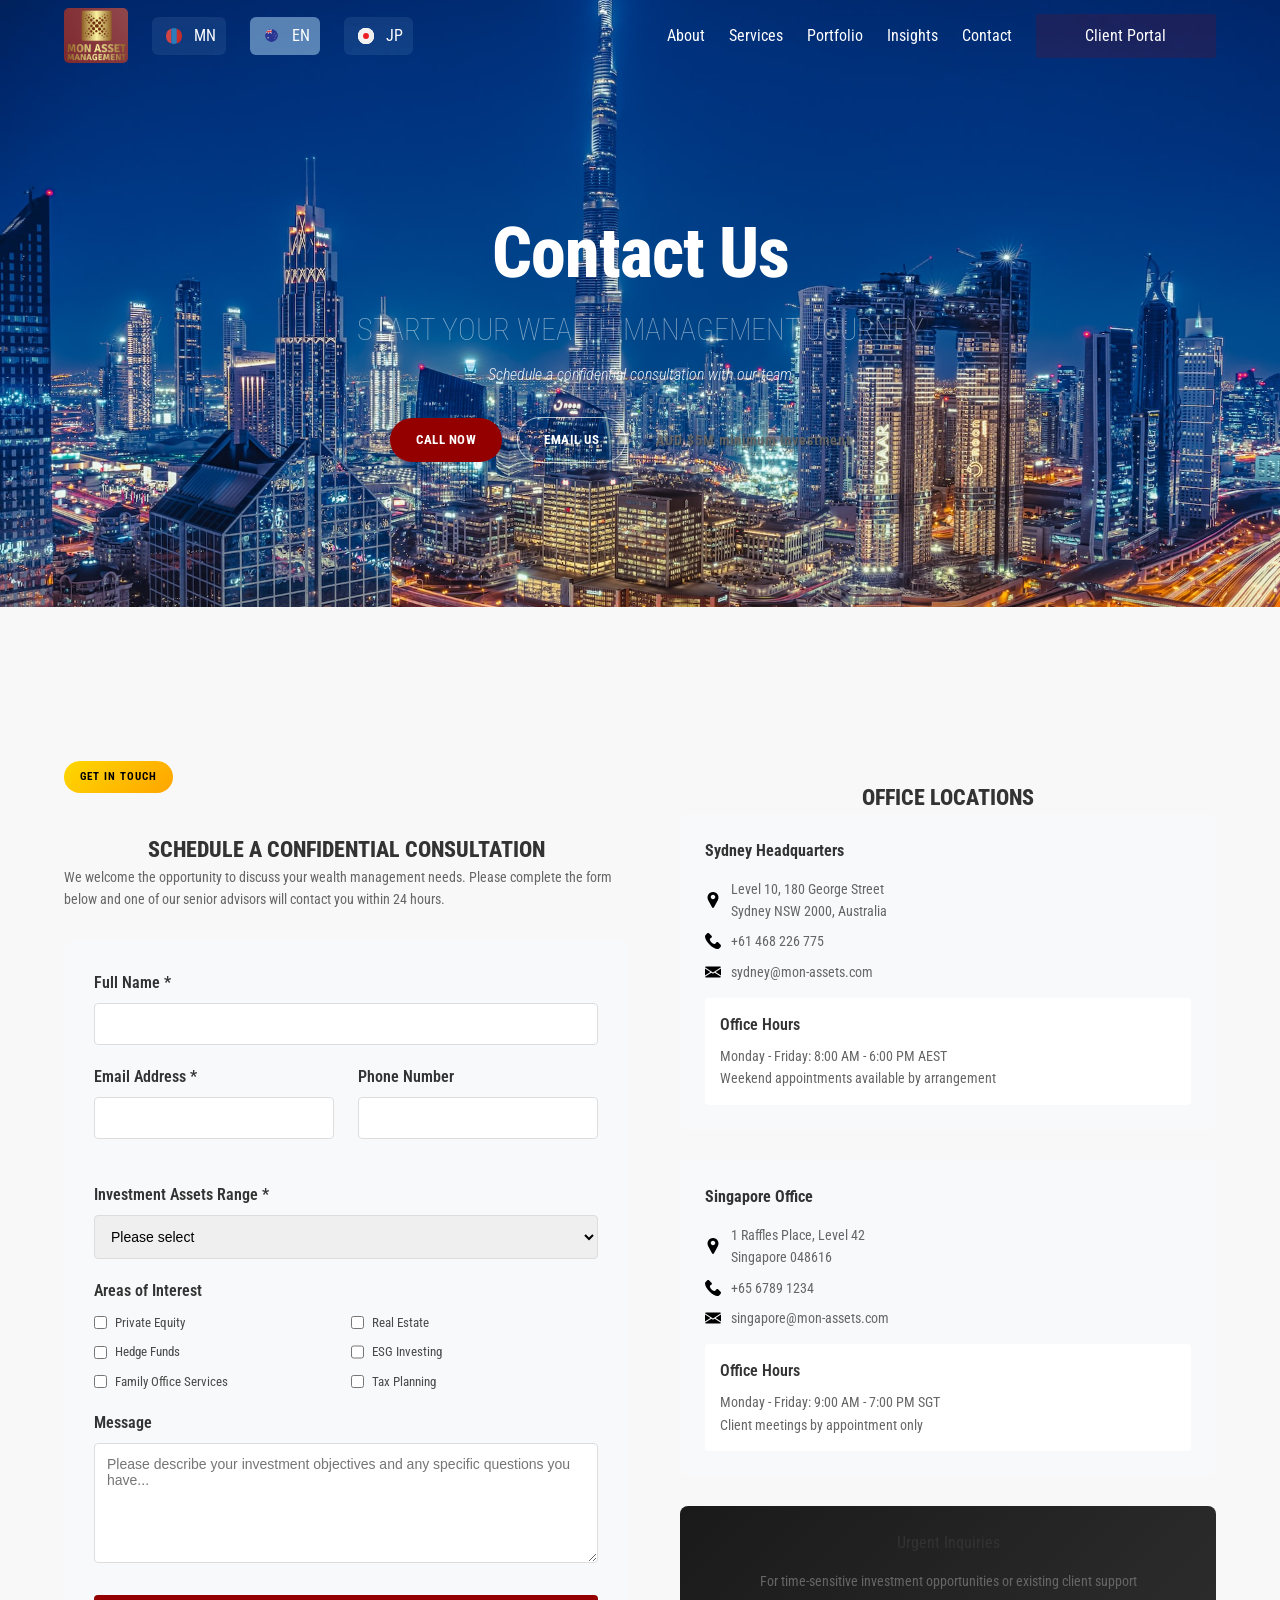
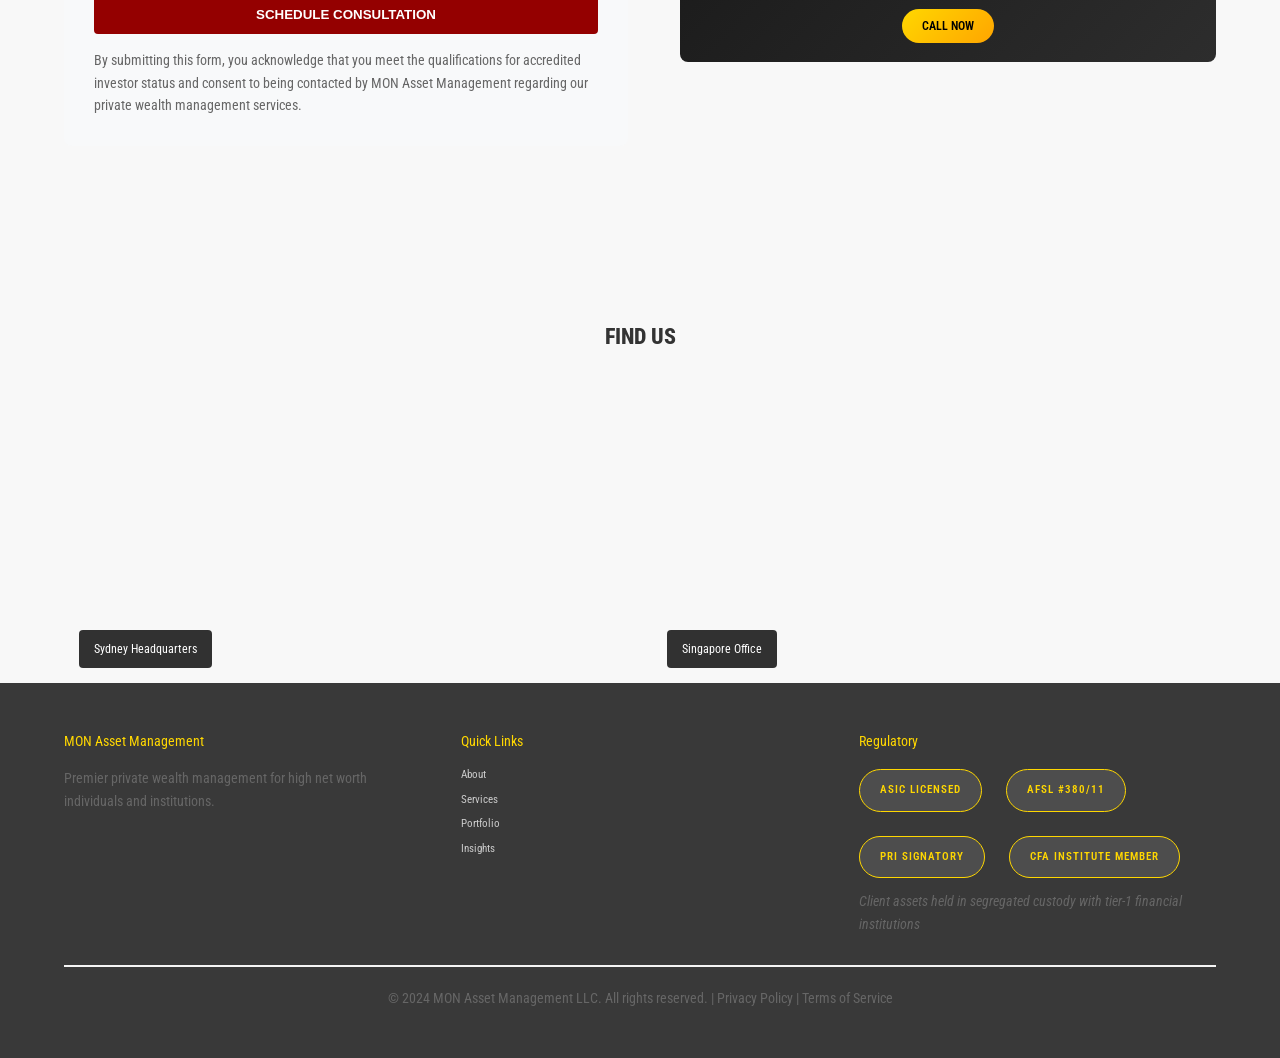
==== commit d690a70c: "update" ====
--- a/contact.html
+++ b/contact.html
@@ -83,7 +83,7 @@
             <p class="hero-tagline">Schedule a confidential consultation with our team</p>
             <div class="hero-cta">
               <a class="primary-cta" href="tel:+61468226775">Call now</a>
-              <a class="secondary-cta" href="mailto:admin@monassets.onmicrosoft.com">Email us</a>
+              <a class="secondary-cta" href="mailto:admin@mon-assets.com">Email us</a>
               <p class="hero-note">AUD $5M minimum investment</p>
             </div>
           </div>
@@ -194,7 +194,7 @@
                   </p>
                   <p style="font-size: 13px; margin-bottom: 15px; display: flex; align-items: center;">
                     <img src="img/mail.svg" style="width: 16px; margin-right: 10px;">
-                    sydney@monassets.com.au
+                    sydney@mon-assets.com
                   </p>
                   <div class="office-hours" style="background: #fff; padding: 15px; border-radius: 4px;">
                     <h5 style="font-weight: 600; margin-bottom: 8px; color: #333;">Office Hours</h5>
@@ -219,7 +219,7 @@
                   </p>
                   <p style="font-size: 13px; margin-bottom: 15px; display: flex; align-items: center;">
                     <img src="img/mail.svg" style="width: 16px; margin-right: 10px;">
-                    singapore@monassets.com.au
+                    singapore@mon-assets.com
                   </p>
                   <div class="office-hours" style="background: #fff; padding: 15px; border-radius: 4px;">
                     <h5 style="font-weight: 600; margin-bottom: 8px; color: #333;">Office Hours</h5>
--- a/css/main.css
+++ b/css/main.css
@@ -363,7 +363,9 @@
   font-size: 70px;
   font-weight: 800;
   color: #fff;
-  line-height: 40px;
+  line-height: 1.1;
+  margin-bottom: 20px;
+  letter-spacing: -1px;
 }
 
 .ubam-subtitle {
@@ -372,6 +374,77 @@
   text-transform: uppercase;
   font-size: 30px;
   opacity: 0.5;
+  line-height: 1.2;
+  margin-bottom: 15px;
+}
+
+/* Mobile responsive typography for hero section */
+@media screen and (max-width: 768px) {
+  .ubam-title {
+    font-size: 42px;
+    line-height: 1.1;
+    margin-bottom: 15px;
+    letter-spacing: -0.5px;
+  }
+
+  .ubam-subtitle {
+    font-size: 18px;
+    line-height: 1.3;
+    margin-bottom: 10px;
+  }
+
+  .hero-tagline {
+    font-size: 14px;
+    line-height: 1.4;
+    margin-bottom: 20px;
+  }
+
+  .hero-cta {
+    flex-direction: row;
+    gap: 10px;
+    flex-wrap: wrap;
+    justify-content: center;
+  }
+
+  .primary-cta, .secondary-cta {
+    flex: 1;
+    min-width: 180px;
+    max-width: 220px;
+    text-align: center;
+    padding: 12px 20px;
+    font-size: 13px;
+  }
+}
+
+@media screen and (max-width: 480px) {
+  .ubam-title {
+    font-size: 36px;
+    line-height: 1.2;
+  }
+
+  .ubam-subtitle {
+    font-size: 16px;
+  }
+
+  .hero-tagline {
+    font-size: 13px;
+  }
+
+  .hero-note {
+    font-size: 11px;
+    line-height: 1.4;
+  }
+
+  .hero-cta {
+    flex-direction: column;
+    gap: 8px;
+  }
+
+  .primary-cta, .secondary-cta {
+    width: 100%;
+    max-width: none;
+    min-width: auto;
+  }
 }
 
 .ubam-card {
@@ -485,15 +558,23 @@
   color: rgba(255, 255, 255, 0.9);
   font-weight: 300;
   margin-top: 15px;
+  margin-bottom: 25px;
   font-style: italic;
+  line-height: 1.5;
+  max-width: 600px;
+  margin-left: auto;
+  margin-right: auto;
 }
 
 .hero-cta {
   margin-top: 30px;
   display: flex;
   flex-direction: column;
-  gap: 10px;
+  gap: 15px;
   align-items: center;
+  max-width: 500px;
+  margin-left: auto;
+  margin-right: auto;
 }
 
 .primary-cta,
@@ -1032,7 +1113,7 @@
 .site-footer {
   background: #111;
   color: #ddd;
-  padding: 40px 0;
+  padding: 40px 20px;
 }
 
 .footer-logo {
@@ -1045,6 +1126,28 @@
   grid-template-columns: repeat(auto-fit, minmax(220px, 1fr));
   gap: 30px;
   margin-bottom: 30px;
+}
+
+@media screen and (max-width: 768px) {
+  .site-footer {
+    padding: 30px 15px;
+  }
+
+  .footer-grid {
+    grid-template-columns: 1fr;
+    gap: 20px;
+    margin-bottom: 20px;
+  }
+
+  /* Add spacing between footer buttons on mobile */
+  .footer-grid .primary-cta {
+    margin-bottom: 10px;
+    display: block;
+  }
+
+  .footer-grid .secondary-cta {
+    display: block;
+  }
 }
 
 .footer-grid h4 {
